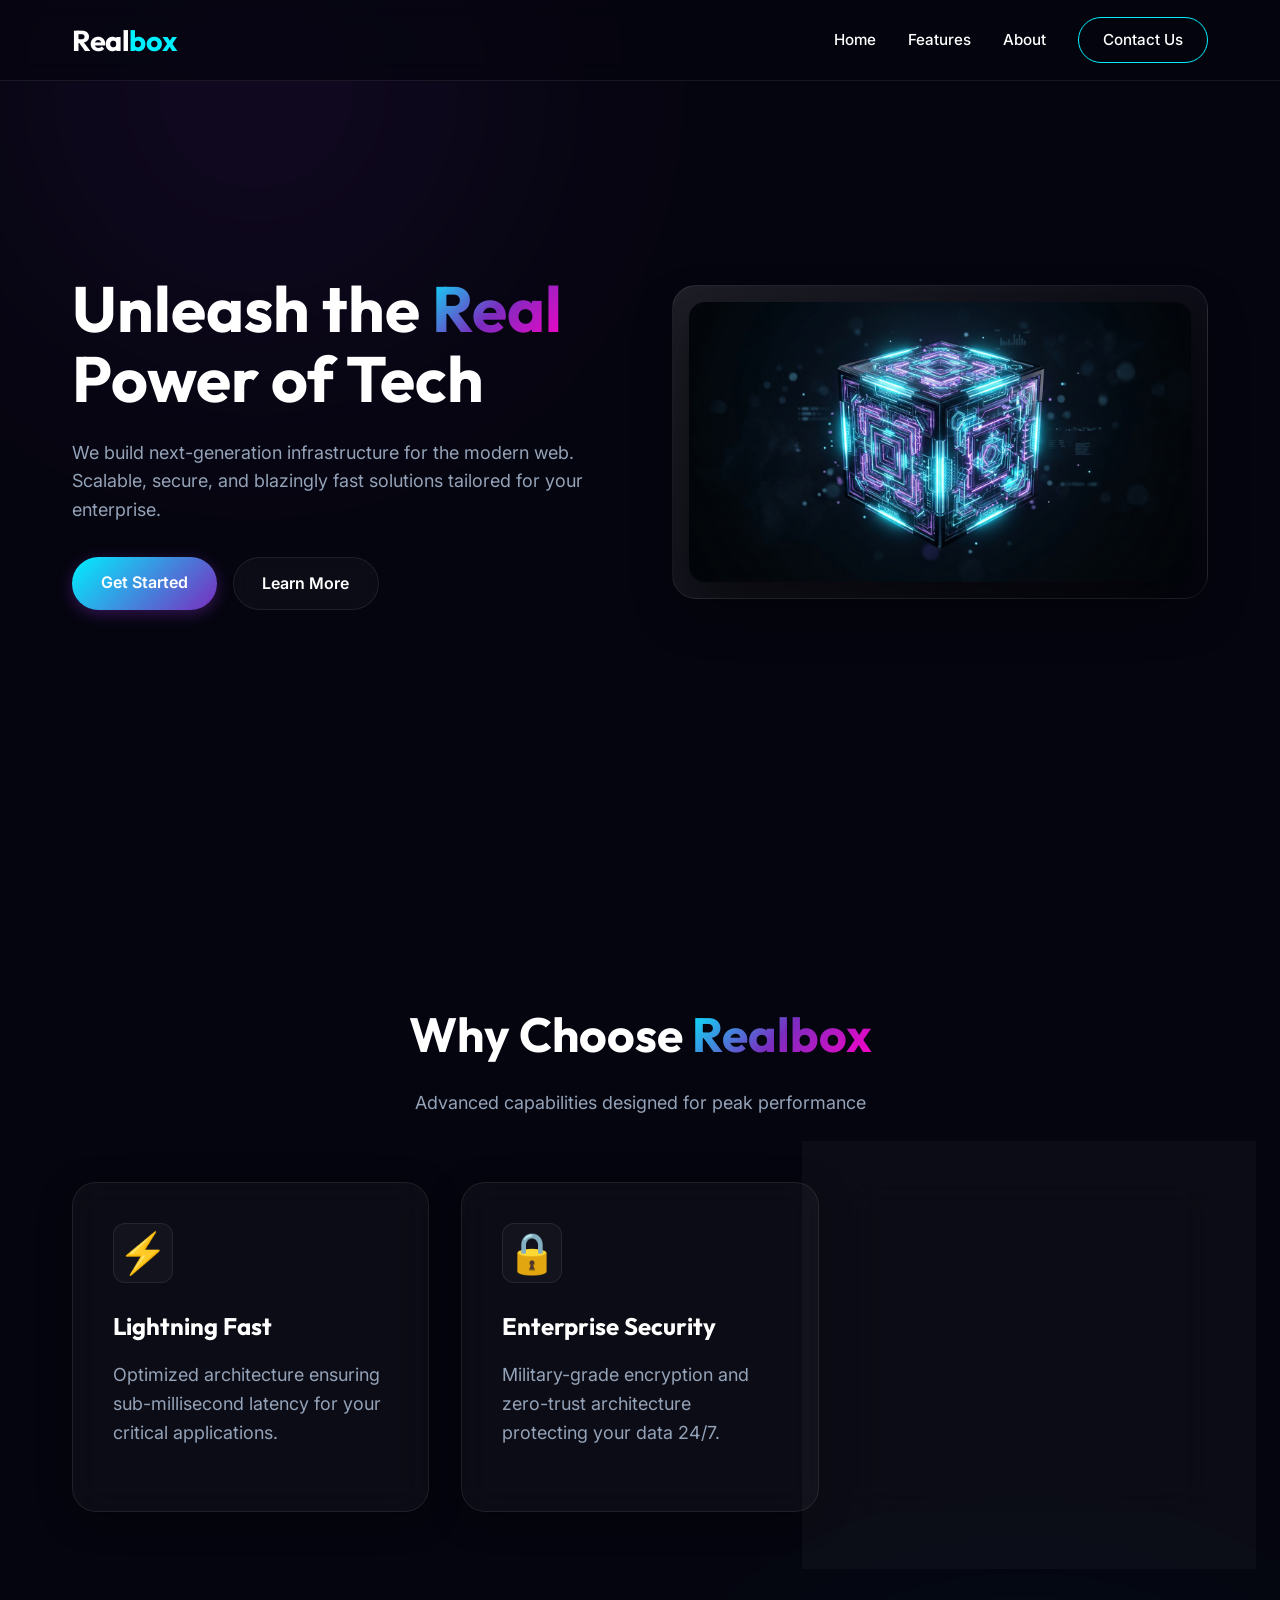
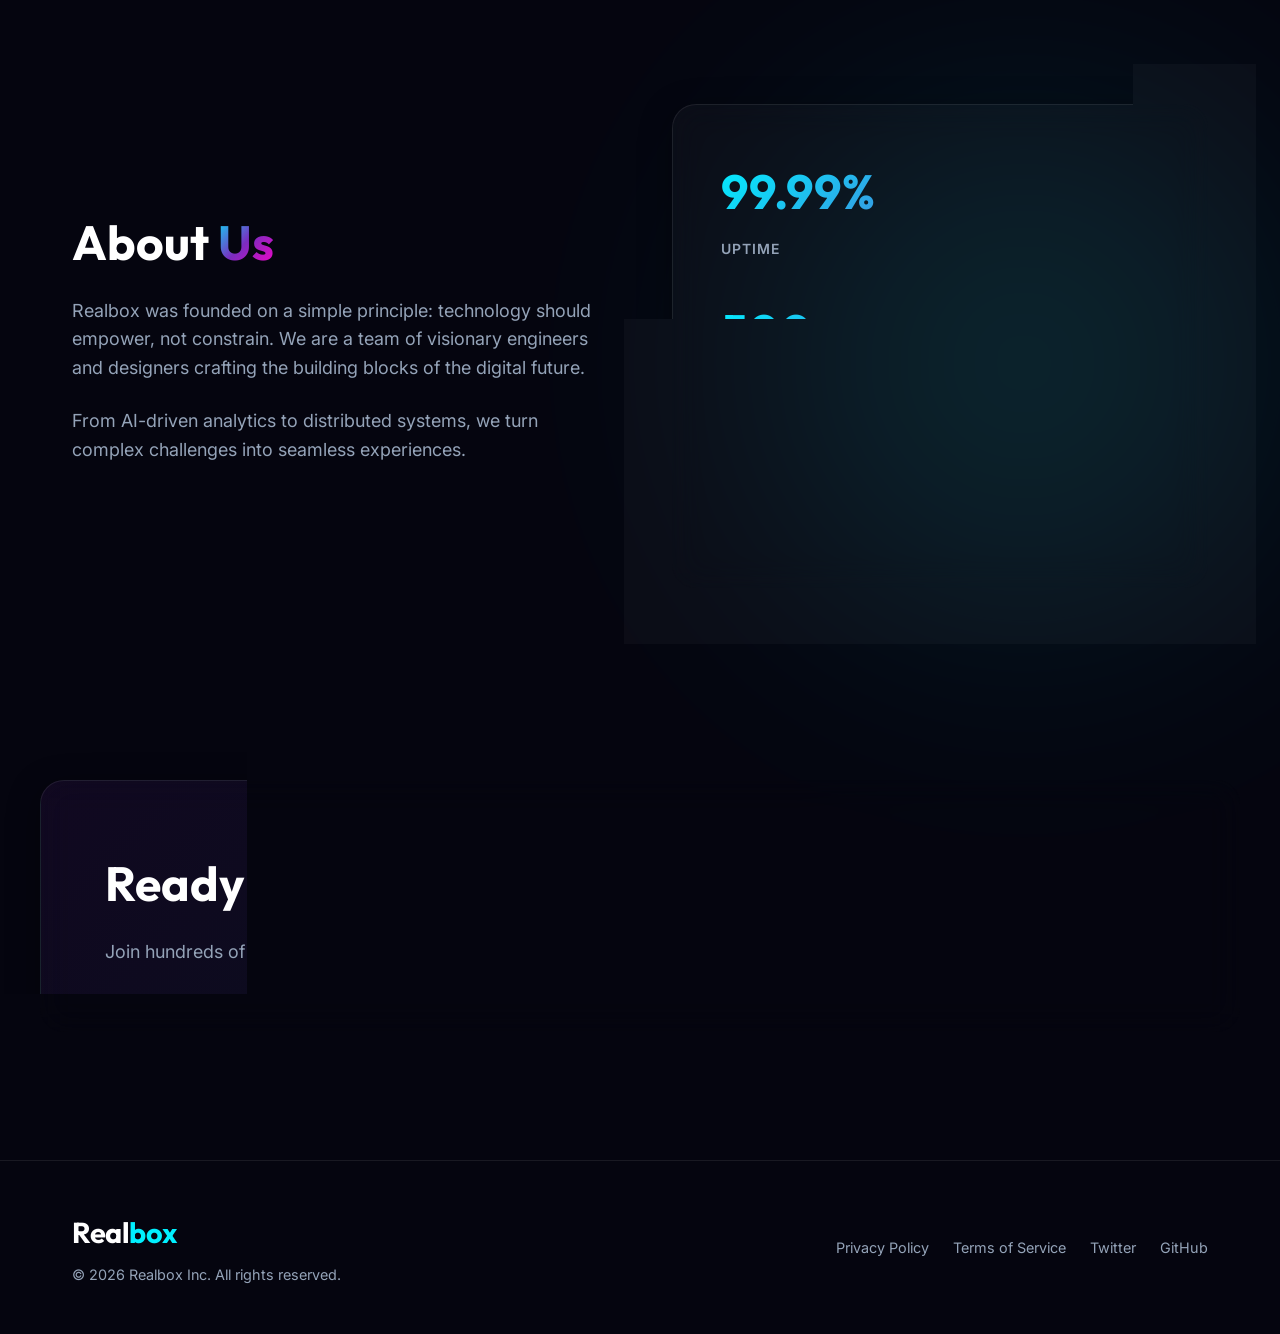
==== index.html @ 31e909a9 "Initial commit" ====
<!DOCTYPE html>
<html lang="en">
<head>
    <meta charset="UTF-8">
    <meta name="viewport" content="width=device-width, initial-scale=1.0">
    <title>Realbox | Future of Tech</title>
    <meta name="description" content="Realbox provides cutting edge technological solutions for modern businesses.">
    <link href="https://fonts.googleapis.com/css2?family=Inter:wght@300;400;600;800&family=Outfit:wght@400;700&display=swap" rel="stylesheet">
    <link rel="stylesheet" href="style.css">
</head>
<body>
    <div class="glow glow-1"></div>
    <div class="glow glow-2"></div>

    <nav id="navbar" class="glass-nav">
        <div class="container nav-content">
            <a href="#" class="logo">Real<span>box</span></a>
            <ul class="nav-links">
                <li><a href="#home">Home</a></li>
                <li><a href="#features">Features</a></li>
                <li><a href="#about">About</a></li>
                <li><a href="#contact" class="btn btn-outline">Contact Us</a></li>
            </ul>
        </div>
    </nav>

    <header id="home" class="hero section">
        <div class="container hero-grid">
            <div class="hero-text fade-in-up">
                <h1>Unleash the <span class="text-gradient">Real</span> Power of Tech</h1>
                <p>We build next-generation infrastructure for the modern web. Scalable, secure, and blazingly fast solutions tailored for your enterprise.</p>
                <div class="hero-cta">
                    <a href="#features" class="btn btn-primary">Get Started</a>
                    <a href="#about" class="btn btn-secondary">Learn More</a>
                </div>
            </div>
            <div class="hero-image-container fade-in-up delay-1">
                <div class="image-wrapper">
                    <img src="assets/hero.jpg" alt="Realbox futuristic 3D cube" class="hero-img">
                </div>
            </div>
        </div>
    </header>

    <section id="features" class="features section">
        <div class="container">
            <div class="section-title fade-in-up">
                <h2>Why Choose <span class="text-gradient">Realbox</span></h2>
                <p>Advanced capabilities designed for peak performance</p>
            </div>
            <div class="features-grid">
                <div class="feature-card glass-card fade-in-up delay-1">
                    <div class="feature-icon">⚡</div>
                    <h3>Lightning Fast</h3>
                    <p>Optimized architecture ensuring sub-millisecond latency for your critical applications.</p>
                </div>
                <div class="feature-card glass-card fade-in-up delay-2">
                    <div class="feature-icon">🔒</div>
                    <h3>Enterprise Security</h3>
                    <p>Military-grade encryption and zero-trust architecture protecting your data 24/7.</p>
                </div>
                <div class="feature-card glass-card fade-in-up delay-3">
                    <div class="feature-icon">🌐</div>
                    <h3>Global Scale</h3>
                    <p>Deploy anywhere with our decentralized edge network spanning 120+ countries.</p>
                </div>
            </div>
        </div>
    </section>

    <section id="about" class="about section">
        <div class="container about-flex">
            <div class="about-content fade-in-up">
                <h2>About <span class="text-gradient">Us</span></h2>
                <p>Realbox was founded on a simple principle: technology should empower, not constrain. We are a team of visionary engineers and designers crafting the building blocks of the digital future.</p>
                <p>From AI-driven analytics to distributed systems, we turn complex challenges into seamless experiences.</p>
            </div>
            <div class="about-stats glass-card fade-in-up delay-2">
                <div class="stat">
                    <h4>99.99%</h4>
                    <p>Uptime</p>
                </div>
                <div class="stat">
                    <h4>500+</h4>
                    <p>Enterprise Clients</p>
                </div>
                <div class="stat">
                    <h4>24/7</h4>
                    <p>Support</p>
                </div>
            </div>
        </div>
    </section>

    <section id="contact" class="contact section">
        <div class="container contact-container glass-card fade-in-up">
            <div class="contact-text">
                <h2>Ready to <span class="text-gradient">Transform?</span></h2>
                <p>Join hundreds of forward-thinking companies building on Realbox.</p>
            </div>
            <div class="contact-form-wrapper">
                <form id="contactForm" class="contact-form">
                    <input type="email" placeholder="Enter your email address" required class="input-field">
                    <button type="submit" class="btn btn-primary">Request Demo</button>
                </form>
            </div>
        </div>
    </section>

    <footer class="footer">
        <div class="container footer-content">
            <div class="footer-brand">
                <a href="#" class="logo">Real<span>box</span></a>
                <p>&copy; 2026 Realbox Inc. All rights reserved.</p>
            </div>
            <div class="footer-links">
                <a href="#">Privacy Policy</a>
                <a href="#">Terms of Service</a>
                <a href="#">Twitter</a>
                <a href="#">GitHub</a>
            </div>
        </div>
    </footer>

    <script src="script.js"></script>
</body>
</html>
---- style.css ----
:root {
    --bg-color: #05050f;
    --text-primary: #ffffff;
    --text-secondary: #94a3b8;
    --primary-color: #00f0ff;
    --secondary-color: #7b2cbf;
    --accent-color: #ff00c8;
    --glass-bg: rgba(255, 255, 255, 0.03);
    --glass-border: rgba(255, 255, 255, 0.08);
    --glass-shadow: 0 8px 32px 0 rgba(0, 0, 0, 0.37);
    --font-sans: 'Inter', sans-serif;
    --font-heading: 'Outfit', sans-serif;
}

* {
    margin: 0;
    padding: 0;
    box-sizing: border-box;
}

html {
    scroll-behavior: smooth;
}

body {
    font-family: var(--font-sans);
    background-color: var(--bg-color);
    color: var(--text-primary);
    line-height: 1.6;
    overflow-x: hidden;
    position: relative;
}

/* Background Glows */
.glow {
    position: absolute;
    width: 60vw;
    height: 60vw;
    border-radius: 50%;
    filter: blur(120px);
    z-index: -1;
    opacity: 0.15;
}

.glow-1 {
    top: -10%;
    left: -10%;
    background: radial-gradient(circle, var(--secondary-color) 0%, transparent 70%);
}

.glow-2 {
    bottom: 20%;
    right: -10%;
    background: radial-gradient(circle, var(--primary-color) 0%, transparent 70%);
}

.container {
    max-width: 1200px;
    margin: 0 auto;
    padding: 0 2rem;
}

.section {
    padding: 6rem 0;
}

/* Typography */
h1, h2, h3, h4, .logo {
    font-family: var(--font-heading);
    font-weight: 700;
}

h1 {
    font-size: clamp(2.5rem, 5vw, 4.5rem);
    line-height: 1.1;
    margin-bottom: 1.5rem;
}

h2 {
    font-size: clamp(2rem, 4vw, 3rem);
    margin-bottom: 1rem;
}

p {
    color: var(--text-secondary);
    font-size: 1.125rem;
    margin-bottom: 1.5rem;
}

.text-gradient {
    background: linear-gradient(135deg, var(--primary-color), var(--secondary-color), var(--accent-color));
    -webkit-background-clip: text;
    -webkit-text-fill-color: transparent;
    background-clip: text;
}

/* Buttons */
.btn {
    display: inline-block;
    padding: 0.8rem 1.8rem;
    border-radius: 50px;
    font-weight: 600;
    text-decoration: none;
    transition: all 0.3s ease;
    cursor: pointer;
    font-size: 1rem;
    border: none;
}

.btn-primary {
    background: linear-gradient(135deg, var(--primary-color), var(--secondary-color));
    color: #fff;
    box-shadow: 0 4px 15px rgba(123, 44, 191, 0.4);
}

.btn-primary:hover {
    transform: translateY(-2px);
    box-shadow: 0 6px 20px rgba(0, 240, 255, 0.5);
}

.btn-secondary {
    background: var(--glass-bg);
    color: var(--text-primary);
    border: 1px solid var(--glass-border);
    backdrop-filter: blur(10px);
}

.btn-secondary:hover {
    background: rgba(255, 255, 255, 0.08);
    transform: translateY(-2px);
}

.btn-outline {
    border: 1px solid var(--primary-color);
    color: var(--primary-color);
    padding: 0.6rem 1.5rem;
}

.btn-outline:hover {
    background: var(--primary-color);
    color: var(--bg-color);
}

/* Navigation */
.glass-nav {
    position: fixed;
    top: 0;
    left: 0;
    width: 100%;
    z-index: 1000;
    background: rgba(5, 5, 15, 0.7);
    backdrop-filter: blur(12px);
    border-bottom: 1px solid var(--glass-border);
    transition: all 0.3s ease;
}

.nav-content {
    display: flex;
    justify-content: space-between;
    align-items: center;
    height: 80px;
}

.logo {
    font-size: 1.8rem;
    text-decoration: none;
    color: var(--text-primary);
    letter-spacing: -0.5px;
}

.logo span {
    color: var(--primary-color);
}

.nav-links {
    display: flex;
    list-style: none;
    gap: 2rem;
    align-items: center;
}

.nav-links a {
    text-decoration: none;
    color: var(--text-primary);
    font-weight: 500;
    font-size: 0.95rem;
    transition: color 0.3s ease;
}

.nav-links a:hover:not(.btn) {
    color: var(--primary-color);
}

/* Glass Card Component */
.glass-card {
    background: var(--glass-bg);
    border: 1px solid var(--glass-border);
    backdrop-filter: blur(16px);
    border-radius: 24px;
    box-shadow: var(--glass-shadow);
}

/* Hero Section */
.hero {
    min-height: 100vh;
    display: flex;
    align-items: center;
    padding-top: 80px;
}

.hero-grid {
    display: grid;
    grid-template-columns: 1fr 1fr;
    gap: 4rem;
    align-items: center;
}

.hero-cta {
    display: flex;
    gap: 1rem;
    margin-top: 2rem;
}

.hero-image-container {
    position: relative;
}

.image-wrapper {
    position: relative;
    border-radius: 24px;
    padding: 1rem;
    background: linear-gradient(135deg, rgba(255,255,255,0.1), rgba(255,255,255,0.0));
    border: 1px solid var(--glass-border);
}

.hero-img {
    width: 100%;
    border-radius: 16px;
    box-shadow: 0 20px 50px rgba(0,0,0,0.5);
    display: block;
    animation: float 6s ease-in-out infinite;
}

@keyframes float {
    0% { transform: translateY(0px); }
    50% { transform: translateY(-15px); }
    100% { transform: translateY(0px); }
}

/* Features Section */
.section-title {
    text-align: center;
    margin-bottom: 4rem;
    max-width: 600px;
    margin-inline: auto;
}

.features-grid {
    display: grid;
    grid-template-columns: repeat(auto-fit, minmax(300px, 1fr));
    gap: 2rem;
}

.feature-card {
    padding: 2.5rem;
    transition: transform 0.3s ease, border-color 0.3s ease;
}

.feature-card:hover {
    transform: translateY(-10px);
    border-color: var(--primary-color);
}

.feature-icon {
    font-size: 2.5rem;
    margin-bottom: 1.5rem;
    background: var(--glass-bg);
    width: 60px;
    height: 60px;
    display: flex;
    align-items: center;
    justify-content: center;
    border-radius: 12px;
    border: 1px solid var(--glass-border);
}

.feature-card h3 {
    margin-bottom: 1rem;
    font-size: 1.5rem;
}

/* About Section */
.about-flex {
    display: grid;
    grid-template-columns: 1fr 1fr;
    gap: 4rem;
    align-items: center;
}

.about-stats {
    display: grid;
    grid-template-columns: 1fr;
    gap: 2rem;
    padding: 3rem;
}

.stat h4 {
    font-size: 3rem;
    background: linear-gradient(135deg, var(--primary-color), var(--secondary-color));
    -webkit-background-clip: text;
    -webkit-text-fill-color: transparent;
    background-clip: text;
    margin-bottom: 0.5rem;
}

.stat p {
    margin: 0;
    font-weight: 600;
    text-transform: uppercase;
    letter-spacing: 1px;
    font-size: 0.875rem;
}

/* Contact Section */
.contact-container {
    display: flex;
    justify-content: space-between;
    align-items: center;
    padding: 4rem;
    gap: 3rem;
    background: linear-gradient(135deg, rgba(123,44,191,0.1), rgba(0,240,255,0.05));
}

.contact-text h2 {
    margin-bottom: 1rem;
}

.contact-text p {
    margin: 0;
}

.contact-form {
    display: flex;
    gap: 1rem;
    width: 100%;
    min-width: 400px;
}

.input-field {
    flex: 1;
    padding: 1rem 1.5rem;
    border-radius: 50px;
    border: 1px solid var(--glass-border);
    background: rgba(0,0,0,0.2);
    color: var(--text-primary);
    font-size: 1rem;
    outline: none;
    transition: border-color 0.3s ease;
}

.input-field:focus {
    border-color: var(--primary-color);
}

/* Footer */
.footer {
    border-top: 1px solid var(--glass-border);
    padding: 3rem 0;
    margin-top: 2rem;
}

.footer-content {
    display: flex;
    justify-content: space-between;
    align-items: center;
}

.footer-brand p {
    font-size: 0.9rem;
    margin-top: 0.5rem;
    margin-bottom: 0;
}

.footer-links {
    display: flex;
    gap: 1.5rem;
}

.footer-links a {
    color: var(--text-secondary);
    text-decoration: none;
    font-size: 0.9rem;
    transition: color 0.3s ease;
}

.footer-links a:hover {
    color: var(--primary-color);
}

/* Animations & Utility */
.fade-in-up {
    opacity: 0;
    transform: translateY(30px);
    transition: opacity 0.8s ease, transform 0.8s ease;
}

.fade-in-up.visible {
    opacity: 1;
    transform: translateY(0);
}

.delay-1 { transition-delay: 0.2s; }
.delay-2 { transition-delay: 0.4s; }
.delay-3 { transition-delay: 0.6s; }

/* Responsive */
@media (max-width: 992px) {
    .hero-grid, .about-flex, .contact-container {
        grid-template-columns: 1fr;
        text-align: center;
        gap: 3rem;
    }
    
    .hero-cta {
        justify-content: center;
    }

    .contact-container {
        flex-direction: column;
        padding: 3rem 2rem;
    }
    
    .contact-form {
        min-width: 100%;
        flex-direction: column;
    }
    
    .about-stats {
        grid-template-columns: repeat(3, 1fr);
        text-align: center;
    }
}

@media (max-width: 768px) {
    .nav-links {
        display: none;
    }
    
    .about-stats {
        grid-template-columns: 1fr;
    }

    .footer-content {
        flex-direction: column;
        gap: 1.5rem;
        text-align: center;
    }
}
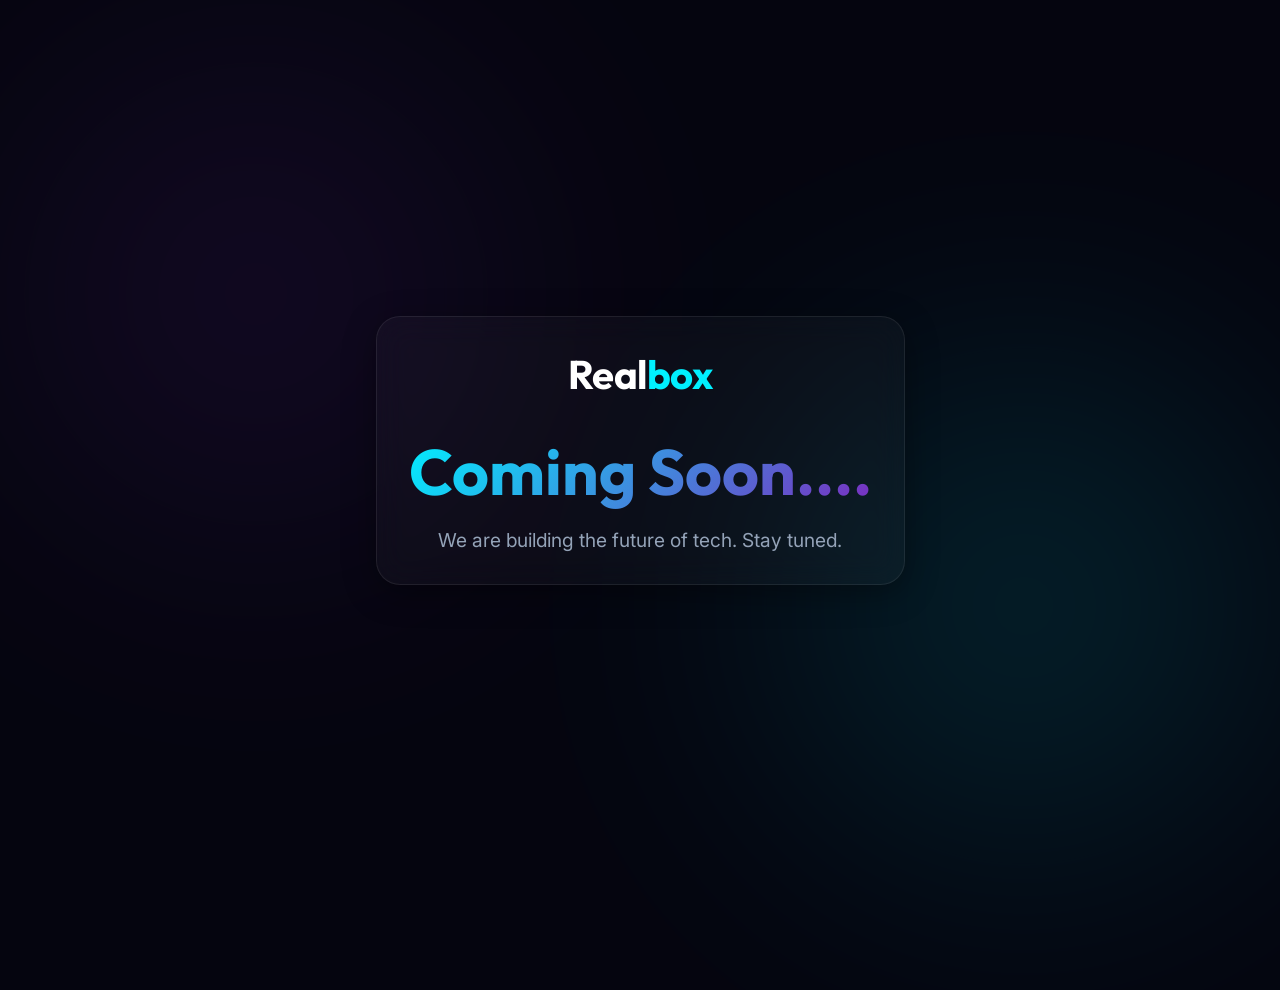
==== commit a79fa8b3: "v1.1" ====
--- a/index.html
+++ b/index.html
@@ -3,125 +3,18 @@
 <head>
     <meta charset="UTF-8">
     <meta name="viewport" content="width=device-width, initial-scale=1.0">
-    <title>Realbox | Future of Tech</title>
-    <meta name="description" content="Realbox provides cutting edge technological solutions for modern businesses.">
-    <link href="https://fonts.googleapis.com/css2?family=Inter:wght@300;400;600;800&family=Outfit:wght@400;700&display=swap" rel="stylesheet">
+    <title>Realbox | Coming Soon</title>
+    <link href="https://fonts.googleapis.com/css2?family=Inter:wght@300;400;600&family=Outfit:wght@700&display=swap" rel="stylesheet">
     <link rel="stylesheet" href="style.css">
 </head>
 <body>
     <div class="glow glow-1"></div>
     <div class="glow glow-2"></div>
-
-    <nav id="navbar" class="glass-nav">
-        <div class="container nav-content">
-            <a href="#" class="logo">Real<span>box</span></a>
-            <ul class="nav-links">
-                <li><a href="#home">Home</a></li>
-                <li><a href="#features">Features</a></li>
-                <li><a href="#about">About</a></li>
-                <li><a href="#contact" class="btn btn-outline">Contact Us</a></li>
-            </ul>
-        </div>
-    </nav>
-
-    <header id="home" class="hero section">
-        <div class="container hero-grid">
-            <div class="hero-text fade-in-up">
-                <h1>Unleash the <span class="text-gradient">Real</span> Power of Tech</h1>
-                <p>We build next-generation infrastructure for the modern web. Scalable, secure, and blazingly fast solutions tailored for your enterprise.</p>
-                <div class="hero-cta">
-                    <a href="#features" class="btn btn-primary">Get Started</a>
-                    <a href="#about" class="btn btn-secondary">Learn More</a>
-                </div>
-            </div>
-            <div class="hero-image-container fade-in-up delay-1">
-                <div class="image-wrapper">
-                    <img src="assets/hero.jpg" alt="Realbox futuristic 3D cube" class="hero-img">
-                </div>
-            </div>
-        </div>
-    </header>
-
-    <section id="features" class="features section">
-        <div class="container">
-            <div class="section-title fade-in-up">
-                <h2>Why Choose <span class="text-gradient">Realbox</span></h2>
-                <p>Advanced capabilities designed for peak performance</p>
-            </div>
-            <div class="features-grid">
-                <div class="feature-card glass-card fade-in-up delay-1">
-                    <div class="feature-icon">⚡</div>
-                    <h3>Lightning Fast</h3>
-                    <p>Optimized architecture ensuring sub-millisecond latency for your critical applications.</p>
-                </div>
-                <div class="feature-card glass-card fade-in-up delay-2">
-                    <div class="feature-icon">🔒</div>
-                    <h3>Enterprise Security</h3>
-                    <p>Military-grade encryption and zero-trust architecture protecting your data 24/7.</p>
-                </div>
-                <div class="feature-card glass-card fade-in-up delay-3">
-                    <div class="feature-icon">🌐</div>
-                    <h3>Global Scale</h3>
-                    <p>Deploy anywhere with our decentralized edge network spanning 120+ countries.</p>
-                </div>
-            </div>
-        </div>
-    </section>
-
-    <section id="about" class="about section">
-        <div class="container about-flex">
-            <div class="about-content fade-in-up">
-                <h2>About <span class="text-gradient">Us</span></h2>
-                <p>Realbox was founded on a simple principle: technology should empower, not constrain. We are a team of visionary engineers and designers crafting the building blocks of the digital future.</p>
-                <p>From AI-driven analytics to distributed systems, we turn complex challenges into seamless experiences.</p>
-            </div>
-            <div class="about-stats glass-card fade-in-up delay-2">
-                <div class="stat">
-                    <h4>99.99%</h4>
-                    <p>Uptime</p>
-                </div>
-                <div class="stat">
-                    <h4>500+</h4>
-                    <p>Enterprise Clients</p>
-                </div>
-                <div class="stat">
-                    <h4>24/7</h4>
-                    <p>Support</p>
-                </div>
-            </div>
-        </div>
-    </section>
-
-    <section id="contact" class="contact section">
-        <div class="container contact-container glass-card fade-in-up">
-            <div class="contact-text">
-                <h2>Ready to <span class="text-gradient">Transform?</span></h2>
-                <p>Join hundreds of forward-thinking companies building on Realbox.</p>
-            </div>
-            <div class="contact-form-wrapper">
-                <form id="contactForm" class="contact-form">
-                    <input type="email" placeholder="Enter your email address" required class="input-field">
-                    <button type="submit" class="btn btn-primary">Request Demo</button>
-                </form>
-            </div>
-        </div>
-    </section>
-
-    <footer class="footer">
-        <div class="container footer-content">
-            <div class="footer-brand">
-                <a href="#" class="logo">Real<span>box</span></a>
-                <p>&copy; 2026 Realbox Inc. All rights reserved.</p>
-            </div>
-            <div class="footer-links">
-                <a href="#">Privacy Policy</a>
-                <a href="#">Terms of Service</a>
-                <a href="#">Twitter</a>
-                <a href="#">GitHub</a>
-            </div>
-        </div>
-    </footer>
-
-    <script src="script.js"></script>
+    
+    <div class="container">
+        <h1 class="logo">Real<span>box</span></h1>
+        <h2 class="coming-soon">Coming Soon....</h2>
+        <p>We are building the future of tech. Stay tuned.</p>
+    </div>
 </body>
 </html>
--- a/style.css
+++ b/style.css
@@ -4,10 +4,6 @@
     --text-secondary: #94a3b8;
     --primary-color: #00f0ff;
     --secondary-color: #7b2cbf;
-    --accent-color: #ff00c8;
-    --glass-bg: rgba(255, 255, 255, 0.03);
-    --glass-border: rgba(255, 255, 255, 0.08);
-    --glass-shadow: 0 8px 32px 0 rgba(0, 0, 0, 0.37);
     --font-sans: 'Inter', sans-serif;
     --font-heading: 'Outfit', sans-serif;
 }
@@ -18,16 +14,16 @@
     box-sizing: border-box;
 }
 
-html {
-    scroll-behavior: smooth;
-}
-
 body {
     font-family: var(--font-sans);
     background-color: var(--bg-color);
     color: var(--text-primary);
-    line-height: 1.6;
-    overflow-x: hidden;
+    height: 100vh;
+    display: flex;
+    justify-content: center;
+    align-items: center;
+    text-align: center;
+    overflow: hidden;
     position: relative;
 }
 
@@ -40,6 +36,7 @@
     filter: blur(120px);
     z-index: -1;
     opacity: 0.15;
+    animation: pulse 8s ease-in-out infinite alternate;
 }
 
 .glow-1 {
@@ -49,122 +46,30 @@
 }
 
 .glow-2 {
-    bottom: 20%;
+    bottom: -10%;
     right: -10%;
     background: radial-gradient(circle, var(--primary-color) 0%, transparent 70%);
 }
 
-.container {
-    max-width: 1200px;
-    margin: 0 auto;
-    padding: 0 2rem;
+@keyframes pulse {
+    0% { transform: scale(1); opacity: 0.1; }
+    100% { transform: scale(1.2); opacity: 0.2; }
 }
 
-.section {
-    padding: 6rem 0;
-}
-
-/* Typography */
-h1, h2, h3, h4, .logo {
-    font-family: var(--font-heading);
-    font-weight: 700;
-}
-
-h1 {
-    font-size: clamp(2.5rem, 5vw, 4.5rem);
-    line-height: 1.1;
-    margin-bottom: 1.5rem;
-}
-
-h2 {
-    font-size: clamp(2rem, 4vw, 3rem);
-    margin-bottom: 1rem;
-}
-
-p {
-    color: var(--text-secondary);
-    font-size: 1.125rem;
-    margin-bottom: 1.5rem;
-}
-
-.text-gradient {
-    background: linear-gradient(135deg, var(--primary-color), var(--secondary-color), var(--accent-color));
-    -webkit-background-clip: text;
-    -webkit-text-fill-color: transparent;
-    background-clip: text;
-}
-
-/* Buttons */
-.btn {
-    display: inline-block;
-    padding: 0.8rem 1.8rem;
-    border-radius: 50px;
-    font-weight: 600;
-    text-decoration: none;
-    transition: all 0.3s ease;
-    cursor: pointer;
-    font-size: 1rem;
-    border: none;
-}
-
-.btn-primary {
-    background: linear-gradient(135deg, var(--primary-color), var(--secondary-color));
-    color: #fff;
-    box-shadow: 0 4px 15px rgba(123, 44, 191, 0.4);
-}
-
-.btn-primary:hover {
-    transform: translateY(-2px);
-    box-shadow: 0 6px 20px rgba(0, 240, 255, 0.5);
-}
-
-.btn-secondary {
-    background: var(--glass-bg);
-    color: var(--text-primary);
-    border: 1px solid var(--glass-border);
-    backdrop-filter: blur(10px);
-}
-
-.btn-secondary:hover {
-    background: rgba(255, 255, 255, 0.08);
-    transform: translateY(-2px);
-}
-
-.btn-outline {
-    border: 1px solid var(--primary-color);
-    color: var(--primary-color);
-    padding: 0.6rem 1.5rem;
-}
-
-.btn-outline:hover {
-    background: var(--primary-color);
-    color: var(--bg-color);
-}
-
-/* Navigation */
-.glass-nav {
-    position: fixed;
-    top: 0;
-    left: 0;
-    width: 100%;
-    z-index: 1000;
-    background: rgba(5, 5, 15, 0.7);
-    backdrop-filter: blur(12px);
-    border-bottom: 1px solid var(--glass-border);
-    transition: all 0.3s ease;
-}
-
-.nav-content {
-    display: flex;
-    justify-content: space-between;
-    align-items: center;
-    height: 80px;
+.container {
+    padding: 2rem;
+    background: rgba(255, 255, 255, 0.03);
+    border: 1px solid rgba(255, 255, 255, 0.08);
+    backdrop-filter: blur(16px);
+    border-radius: 24px;
+    box-shadow: 0 8px 32px 0 rgba(0, 0, 0, 0.37);
+    animation: fade-in-up 1s ease-out;
 }
 
 .logo {
-    font-size: 1.8rem;
-    text-decoration: none;
-    color: var(--text-primary);
+    font-family: var(--font-heading);
+    font-size: 2.5rem;
+    margin-bottom: 2rem;
     letter-spacing: -0.5px;
 }
 
@@ -172,287 +77,22 @@
     color: var(--primary-color);
 }
 
-.nav-links {
-    display: flex;
-    list-style: none;
-    gap: 2rem;
-    align-items: center;
-}
-
-.nav-links a {
-    text-decoration: none;
-    color: var(--text-primary);
-    font-weight: 500;
-    font-size: 0.95rem;
-    transition: color 0.3s ease;
-}
-
-.nav-links a:hover:not(.btn) {
-    color: var(--primary-color);
-}
-
-/* Glass Card Component */
-.glass-card {
-    background: var(--glass-bg);
-    border: 1px solid var(--glass-border);
-    backdrop-filter: blur(16px);
-    border-radius: 24px;
-    box-shadow: var(--glass-shadow);
-}
-
-/* Hero Section */
-.hero {
-    min-height: 100vh;
-    display: flex;
-    align-items: center;
-    padding-top: 80px;
-}
-
-.hero-grid {
-    display: grid;
-    grid-template-columns: 1fr 1fr;
-    gap: 4rem;
-    align-items: center;
-}
-
-.hero-cta {
-    display: flex;
-    gap: 1rem;
-    margin-top: 2rem;
-}
-
-.hero-image-container {
-    position: relative;
-}
-
-.image-wrapper {
-    position: relative;
-    border-radius: 24px;
-    padding: 1rem;
-    background: linear-gradient(135deg, rgba(255,255,255,0.1), rgba(255,255,255,0.0));
-    border: 1px solid var(--glass-border);
-}
-
-.hero-img {
-    width: 100%;
-    border-radius: 16px;
-    box-shadow: 0 20px 50px rgba(0,0,0,0.5);
-    display: block;
-    animation: float 6s ease-in-out infinite;
-}
-
-@keyframes float {
-    0% { transform: translateY(0px); }
-    50% { transform: translateY(-15px); }
-    100% { transform: translateY(0px); }
-}
-
-/* Features Section */
-.section-title {
-    text-align: center;
-    margin-bottom: 4rem;
-    max-width: 600px;
-    margin-inline: auto;
-}
-
-.features-grid {
-    display: grid;
-    grid-template-columns: repeat(auto-fit, minmax(300px, 1fr));
-    gap: 2rem;
-}
-
-.feature-card {
-    padding: 2.5rem;
-    transition: transform 0.3s ease, border-color 0.3s ease;
-}
-
-.feature-card:hover {
-    transform: translateY(-10px);
-    border-color: var(--primary-color);
-}
-
-.feature-icon {
-    font-size: 2.5rem;
-    margin-bottom: 1.5rem;
-    background: var(--glass-bg);
-    width: 60px;
-    height: 60px;
-    display: flex;
-    align-items: center;
-    justify-content: center;
-    border-radius: 12px;
-    border: 1px solid var(--glass-border);
-}
-
-.feature-card h3 {
-    margin-bottom: 1rem;
-    font-size: 1.5rem;
-}
-
-/* About Section */
-.about-flex {
-    display: grid;
-    grid-template-columns: 1fr 1fr;
-    gap: 4rem;
-    align-items: center;
-}
-
-.about-stats {
-    display: grid;
-    grid-template-columns: 1fr;
-    gap: 2rem;
-    padding: 3rem;
-}
-
-.stat h4 {
-    font-size: 3rem;
+.coming-soon {
+    font-family: var(--font-heading);
+    font-size: clamp(2.5rem, 6vw, 4rem);
     background: linear-gradient(135deg, var(--primary-color), var(--secondary-color));
     -webkit-background-clip: text;
     -webkit-text-fill-color: transparent;
     background-clip: text;
-    margin-bottom: 0.5rem;
-}
-
-.stat p {
-    margin: 0;
-    font-weight: 600;
-    text-transform: uppercase;
-    letter-spacing: 1px;
-    font-size: 0.875rem;
-}
-
-/* Contact Section */
-.contact-container {
-    display: flex;
-    justify-content: space-between;
-    align-items: center;
-    padding: 4rem;
-    gap: 3rem;
-    background: linear-gradient(135deg, rgba(123,44,191,0.1), rgba(0,240,255,0.05));
-}
-
-.contact-text h2 {
     margin-bottom: 1rem;
 }
 
-.contact-text p {
-    margin: 0;
+p {
+    color: var(--text-secondary);
+    font-size: 1.2rem;
 }
 
-.contact-form {
-    display: flex;
-    gap: 1rem;
-    width: 100%;
-    min-width: 400px;
+@keyframes fade-in-up {
+    0% { opacity: 0; transform: translateY(20px); }
+    100% { opacity: 1; transform: translateY(0); }
 }
-
-.input-field {
-    flex: 1;
-    padding: 1rem 1.5rem;
-    border-radius: 50px;
-    border: 1px solid var(--glass-border);
-    background: rgba(0,0,0,0.2);
-    color: var(--text-primary);
-    font-size: 1rem;
-    outline: none;
-    transition: border-color 0.3s ease;
-}
-
-.input-field:focus {
-    border-color: var(--primary-color);
-}
-
-/* Footer */
-.footer {
-    border-top: 1px solid var(--glass-border);
-    padding: 3rem 0;
-    margin-top: 2rem;
-}
-
-.footer-content {
-    display: flex;
-    justify-content: space-between;
-    align-items: center;
-}
-
-.footer-brand p {
-    font-size: 0.9rem;
-    margin-top: 0.5rem;
-    margin-bottom: 0;
-}
-
-.footer-links {
-    display: flex;
-    gap: 1.5rem;
-}
-
-.footer-links a {
-    color: var(--text-secondary);
-    text-decoration: none;
-    font-size: 0.9rem;
-    transition: color 0.3s ease;
-}
-
-.footer-links a:hover {
-    color: var(--primary-color);
-}
-
-/* Animations & Utility */
-.fade-in-up {
-    opacity: 0;
-    transform: translateY(30px);
-    transition: opacity 0.8s ease, transform 0.8s ease;
-}
-
-.fade-in-up.visible {
-    opacity: 1;
-    transform: translateY(0);
-}
-
-.delay-1 { transition-delay: 0.2s; }
-.delay-2 { transition-delay: 0.4s; }
-.delay-3 { transition-delay: 0.6s; }
-
-/* Responsive */
-@media (max-width: 992px) {
-    .hero-grid, .about-flex, .contact-container {
-        grid-template-columns: 1fr;
-        text-align: center;
-        gap: 3rem;
-    }
-    
-    .hero-cta {
-        justify-content: center;
-    }
-
-    .contact-container {
-        flex-direction: column;
-        padding: 3rem 2rem;
-    }
-    
-    .contact-form {
-        min-width: 100%;
-        flex-direction: column;
-    }
-    
-    .about-stats {
-        grid-template-columns: repeat(3, 1fr);
-        text-align: center;
-    }
-}
-
-@media (max-width: 768px) {
-    .nav-links {
-        display: none;
-    }
-    
-    .about-stats {
-        grid-template-columns: 1fr;
-    }
-
-    .footer-content {
-        flex-direction: column;
-        gap: 1.5rem;
-        text-align: center;
-    }
-}
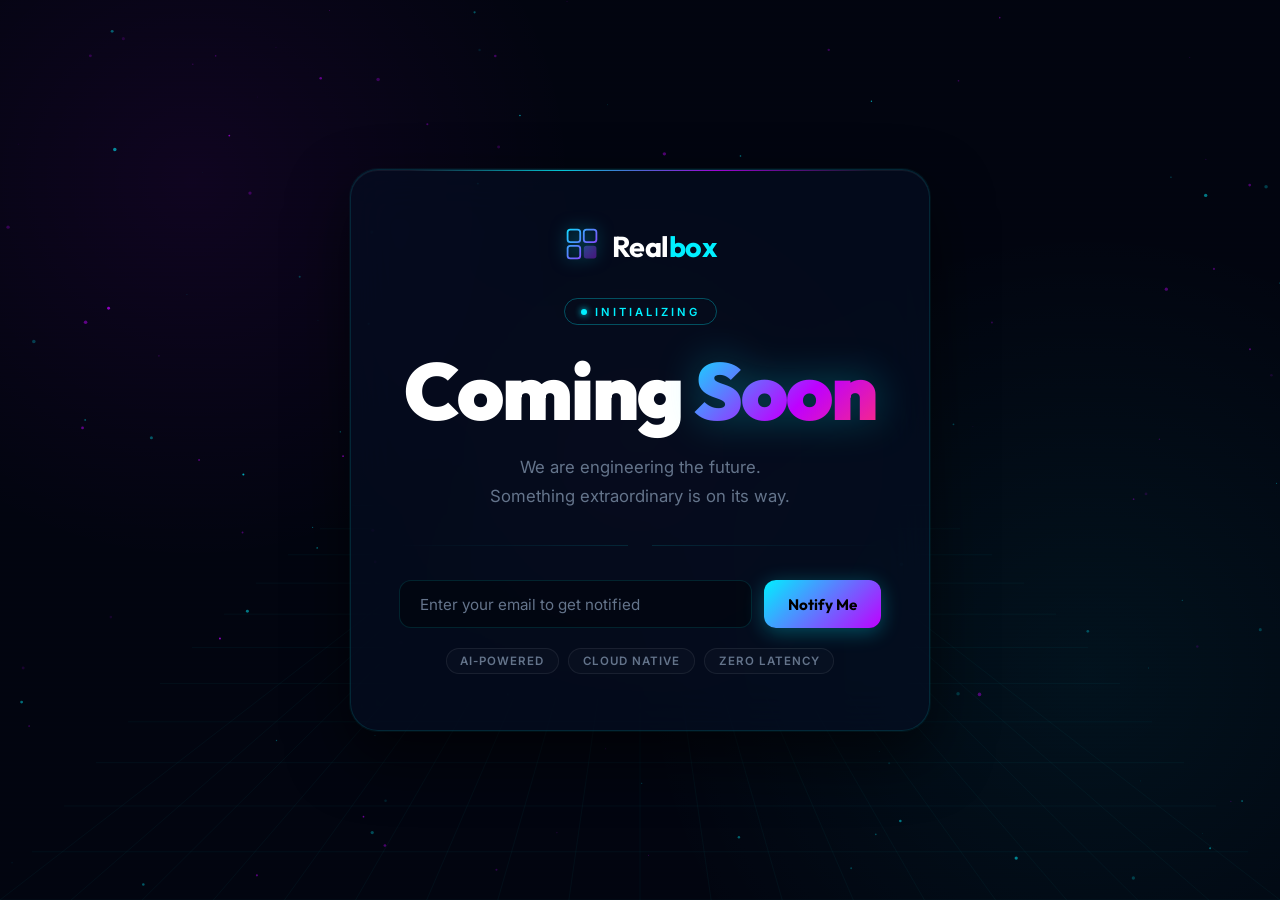
==== commit ffa98cd3: "v1.2" ====
--- a/index.html
+++ b/index.html
@@ -4,17 +4,72 @@
     <meta charset="UTF-8">
     <meta name="viewport" content="width=device-width, initial-scale=1.0">
     <title>Realbox | Coming Soon</title>
-    <link href="https://fonts.googleapis.com/css2?family=Inter:wght@300;400;600&family=Outfit:wght@700&display=swap" rel="stylesheet">
+    <meta name="description" content="Realbox is coming soon. The future of tech is almost here.">
+    <link href="https://fonts.googleapis.com/css2?family=Outfit:wght@300;400;700;900&family=Inter:wght@300;400&display=swap" rel="stylesheet">
     <link rel="stylesheet" href="style.css">
 </head>
 <body>
-    <div class="glow glow-1"></div>
-    <div class="glow glow-2"></div>
-    
-    <div class="container">
-        <h1 class="logo">Real<span>box</span></h1>
-        <h2 class="coming-soon">Coming Soon....</h2>
-        <p>We are building the future of tech. Stay tuned.</p>
-    </div>
+
+    <!-- Animated futuristic canvas background -->
+    <canvas id="bgCanvas"></canvas>
+
+    <!-- Scanline overlay -->
+    <div class="scanlines"></div>
+
+    <!-- Main content -->
+    <main class="main">
+        <div class="card">
+            <div class="logo-wrapper">
+                <div class="logo-icon">
+                    <svg viewBox="0 0 40 40" fill="none" xmlns="http://www.w3.org/2000/svg">
+                        <rect x="4" y="4" width="14" height="14" rx="3" stroke="url(#g1)" stroke-width="2"/>
+                        <rect x="22" y="4" width="14" height="14" rx="3" stroke="url(#g1)" stroke-width="2"/>
+                        <rect x="4" y="22" width="14" height="14" rx="3" stroke="url(#g1)" stroke-width="2"/>
+                        <rect x="22" y="22" width="14" height="14" rx="3" fill="url(#g1)" opacity="0.4"/>
+                        <defs>
+                            <linearGradient id="g1" x1="0" y1="0" x2="40" y2="40" gradientUnits="userSpaceOnUse">
+                                <stop stop-color="#00f0ff"/>
+                                <stop offset="1" stop-color="#bf00ff"/>
+                            </linearGradient>
+                        </defs>
+                    </svg>
+                </div>
+                <span class="logo-text">Real<span class="accent">box</span></span>
+            </div>
+
+            <div class="badge">INITIALIZING</div>
+
+            <h1 class="title">Coming <span class="gradient-text">Soon</span></h1>
+            <p class="subtitle">We are engineering the future.<br>Something extraordinary is on its way.</p>
+
+            <div class="divider">
+                <span></span><span class="divider-dot"></span><span></span>
+            </div>
+
+            <form class="notify-form" id="notifyForm">
+                <input
+                    type="email"
+                    id="emailInput"
+                    class="email-input"
+                    placeholder="Enter your email to get notified"
+                    required
+                    autocomplete="email"
+                />
+                <button type="submit" class="notify-btn">Notify Me</button>
+            </form>
+
+            <div class="success-msg" id="successMsg">
+                <span class="check">✓</span> You're on the list! We'll notify you at launch.
+            </div>
+
+            <div class="tech-tags">
+                <span class="tag">AI-Powered</span>
+                <span class="tag">Cloud Native</span>
+                <span class="tag">Zero Latency</span>
+            </div>
+        </div>
+    </main>
+
+    <script src="script.js"></script>
 </body>
 </html>
--- a/style.css
+++ b/style.css
@@ -1,98 +1,348 @@
-:root {
-    --bg-color: #05050f;
-    --text-primary: #ffffff;
-    --text-secondary: #94a3b8;
-    --primary-color: #00f0ff;
-    --secondary-color: #7b2cbf;
-    --font-sans: 'Inter', sans-serif;
-    --font-heading: 'Outfit', sans-serif;
-}
-
-* {
+/* ============ RESET & ROOT ============ */
+*, *::before, *::after {
     margin: 0;
     padding: 0;
     box-sizing: border-box;
 }
 
+:root {
+    --bg: #020510;
+    --primary: #00f0ff;
+    --secondary: #bf00ff;
+    --accent: #ff2d78;
+    --text: #e2e8f0;
+    --text-muted: #64748b;
+    --glass-bg: rgba(6, 15, 35, 0.65);
+    --glass-border: rgba(0, 240, 255, 0.12);
+    --font-heading: 'Outfit', sans-serif;
+    --font-body: 'Inter', sans-serif;
+}
+
+html { scroll-behavior: smooth; }
+
 body {
-    font-family: var(--font-sans);
-    background-color: var(--bg-color);
-    color: var(--text-primary);
-    height: 100vh;
-    display: flex;
-    justify-content: center;
-    align-items: center;
-    text-align: center;
+    font-family: var(--font-body);
+    background: var(--bg);
+    color: var(--text);
+    min-height: 100vh;
+    display: flex;
+    align-items: center;
+    justify-content: center;
     overflow: hidden;
     position: relative;
 }
 
-/* Background Glows */
-.glow {
+/* ============ CANVAS BACKGROUND ============ */
+#bgCanvas {
+    position: fixed;
+    top: 0; left: 0;
+    width: 100%; height: 100%;
+    z-index: 0;
+}
+
+/* ============ SCANLINES EFFECT ============ */
+.scanlines {
+    position: fixed;
+    inset: 0;
+    z-index: 1;
+    background: repeating-linear-gradient(
+        0deg,
+        transparent,
+        transparent 2px,
+        rgba(0, 0, 0, 0.03) 2px,
+        rgba(0, 0, 0, 0.03) 4px
+    );
+    pointer-events: none;
+}
+
+/* ============ MAIN LAYOUT ============ */
+.main {
+    position: relative;
+    z-index: 2;
+    display: flex;
+    align-items: center;
+    justify-content: center;
+    padding: 2rem;
+    width: 100%;
+    min-height: 100vh;
+}
+
+/* ============ CARD ============ */
+.card {
+    background: var(--glass-bg);
+    border: 1px solid var(--glass-border);
+    backdrop-filter: blur(24px);
+    -webkit-backdrop-filter: blur(24px);
+    border-radius: 28px;
+    padding: 3.5rem 3rem;
+    max-width: 580px;
+    width: 100%;
+    text-align: center;
+    box-shadow:
+        0 0 0 1px rgba(0,240,255,0.05),
+        0 25px 60px rgba(0, 0, 0, 0.6),
+        inset 0 1px 0 rgba(255,255,255,0.06);
+    animation: fadeInUp 1s ease forwards;
+    position: relative;
+    overflow: hidden;
+}
+
+/* Card top glow accent line */
+.card::before {
+    content: '';
     position: absolute;
-    width: 60vw;
-    height: 60vw;
+    top: 0; left: 10%; right: 10%;
+    height: 1px;
+    background: linear-gradient(90deg, transparent, var(--primary), var(--secondary), transparent);
+    opacity: 0.8;
+}
+
+/* ============ LOGO ============ */
+.logo-wrapper {
+    display: flex;
+    align-items: center;
+    justify-content: center;
+    gap: 0.75rem;
+    margin-bottom: 2rem;
+}
+
+.logo-icon svg {
+    width: 36px;
+    height: 36px;
+    filter: drop-shadow(0 0 8px rgba(0, 240, 255, 0.5));
+}
+
+.logo-text {
+    font-family: var(--font-heading);
+    font-size: 1.8rem;
+    font-weight: 700;
+    letter-spacing: -0.5px;
+    color: #fff;
+}
+
+.logo-text .accent {
+    color: var(--primary);
+}
+
+/* ============ BADGE ============ */
+.badge {
+    display: inline-flex;
+    align-items: center;
+    gap: 0.5rem;
+    font-size: 0.7rem;
+    font-weight: 600;
+    letter-spacing: 3px;
+    color: var(--primary);
+    border: 1px solid rgba(0, 240, 255, 0.3);
+    padding: 0.35rem 1rem;
+    border-radius: 100px;
+    margin-bottom: 1.5rem;
+    animation: blink 2s ease-in-out infinite;
+}
+
+.badge::before {
+    content: '';
+    display: inline-block;
+    width: 6px; height: 6px;
     border-radius: 50%;
-    filter: blur(120px);
-    z-index: -1;
-    opacity: 0.15;
-    animation: pulse 8s ease-in-out infinite alternate;
-}
-
-.glow-1 {
-    top: -10%;
-    left: -10%;
-    background: radial-gradient(circle, var(--secondary-color) 0%, transparent 70%);
-}
-
-.glow-2 {
-    bottom: -10%;
-    right: -10%;
-    background: radial-gradient(circle, var(--primary-color) 0%, transparent 70%);
-}
-
-@keyframes pulse {
-    0% { transform: scale(1); opacity: 0.1; }
-    100% { transform: scale(1.2); opacity: 0.2; }
-}
-
-.container {
-    padding: 2rem;
-    background: rgba(255, 255, 255, 0.03);
-    border: 1px solid rgba(255, 255, 255, 0.08);
-    backdrop-filter: blur(16px);
-    border-radius: 24px;
-    box-shadow: 0 8px 32px 0 rgba(0, 0, 0, 0.37);
-    animation: fade-in-up 1s ease-out;
-}
-
-.logo {
+    background: var(--primary);
+    box-shadow: 0 0 6px var(--primary);
+    animation: pulse-dot 2s ease-in-out infinite;
+}
+
+@keyframes pulse-dot {
+    0%, 100% { opacity: 1; transform: scale(1); }
+    50% { opacity: 0.4; transform: scale(0.7); }
+}
+
+@keyframes blink {
+    0%, 100% { border-color: rgba(0, 240, 255, 0.3); }
+    50% { border-color: rgba(0, 240, 255, 0.7); }
+}
+
+/* ============ TITLE ============ */
+.title {
     font-family: var(--font-heading);
-    font-size: 2.5rem;
-    margin-bottom: 2rem;
-    letter-spacing: -0.5px;
-}
-
-.logo span {
-    color: var(--primary-color);
-}
-
-.coming-soon {
-    font-family: var(--font-heading);
-    font-size: clamp(2.5rem, 6vw, 4rem);
-    background: linear-gradient(135deg, var(--primary-color), var(--secondary-color));
+    font-size: clamp(3rem, 7vw, 5rem);
+    font-weight: 900;
+    line-height: 1.05;
+    letter-spacing: -2px;
+    color: #fff;
+    margin-bottom: 1.25rem;
+}
+
+.gradient-text {
+    background: linear-gradient(135deg, var(--primary) 0%, var(--secondary) 60%, var(--accent) 100%);
     -webkit-background-clip: text;
     -webkit-text-fill-color: transparent;
     background-clip: text;
-    margin-bottom: 1rem;
-}
-
-p {
-    color: var(--text-secondary);
-    font-size: 1.2rem;
-}
-
-@keyframes fade-in-up {
-    0% { opacity: 0; transform: translateY(20px); }
-    100% { opacity: 1; transform: translateY(0); }
-}
+    filter: drop-shadow(0 0 20px rgba(0, 240, 255, 0.3));
+}
+
+/* ============ SUBTITLE ============ */
+.subtitle {
+    color: var(--text-muted);
+    font-size: 1.05rem;
+    line-height: 1.7;
+    margin-bottom: 2rem;
+}
+
+/* ============ DIVIDER ============ */
+.divider {
+    display: flex;
+    align-items: center;
+    gap: 0.75rem;
+    margin-bottom: 2rem;
+}
+
+.divider span:first-child,
+.divider span:last-child {
+    flex: 1;
+    height: 1px;
+    background: linear-gradient(90deg, transparent, var(--glass-border));
+}
+
+.divider span:last-child {
+    background: linear-gradient(90deg, var(--glass-border), transparent);
+}
+
+.divider-dot {
+    width: 6px;
+    height: 6px;
+    border-radius: 50%;
+    background: var(--primary);
+    box-shadow: 0 0 10px var(--primary);
+    flex: 0 !important;
+}
+
+/* ============ NOTIFY FORM ============ */
+.notify-form {
+    display: flex;
+    gap: 0.75rem;
+    margin-bottom: 1.25rem;
+}
+
+.email-input {
+    flex: 1;
+    padding: 0.85rem 1.25rem;
+    background: rgba(0,0,0,0.35);
+    border: 1px solid var(--glass-border);
+    border-radius: 12px;
+    color: var(--text);
+    font-size: 0.95rem;
+    font-family: var(--font-body);
+    outline: none;
+    transition: border-color 0.3s, box-shadow 0.3s;
+}
+
+.email-input::placeholder { color: var(--text-muted); }
+
+.email-input:focus {
+    border-color: var(--primary);
+    box-shadow: 0 0 0 3px rgba(0, 240, 255, 0.1);
+}
+
+.notify-btn {
+    padding: 0.85rem 1.5rem;
+    background: linear-gradient(135deg, var(--primary), var(--secondary));
+    color: #000;
+    font-weight: 700;
+    font-size: 0.95rem;
+    font-family: var(--font-heading);
+    border: none;
+    border-radius: 12px;
+    cursor: pointer;
+    white-space: nowrap;
+    transition: transform 0.2s, box-shadow 0.2s, filter 0.2s;
+    box-shadow: 0 4px 20px rgba(0, 240, 255, 0.3);
+}
+
+.notify-btn:hover {
+    transform: translateY(-2px);
+    box-shadow: 0 8px 30px rgba(0, 240, 255, 0.5);
+    filter: brightness(1.1);
+}
+
+.notify-btn:active { transform: translateY(0); }
+
+/* ============ SUCCESS MESSAGE ============ */
+.success-msg {
+    display: none;
+    align-items: center;
+    justify-content: center;
+    gap: 0.5rem;
+    color: var(--primary);
+    font-size: 0.95rem;
+    font-weight: 500;
+    margin-bottom: 1.25rem;
+    padding: 0.75rem 1.25rem;
+    background: rgba(0, 240, 255, 0.08);
+    border: 1px solid rgba(0, 240, 255, 0.2);
+    border-radius: 10px;
+    animation: fadeInUp 0.4s ease;
+}
+
+.success-msg.show { display: flex; }
+
+.check {
+    font-size: 1.1rem;
+    font-weight: 900;
+}
+
+/* ============ TECH TAGS ============ */
+.tech-tags {
+    display: flex;
+    gap: 0.6rem;
+    justify-content: center;
+    flex-wrap: wrap;
+    margin-top: 0.5rem;
+}
+
+.tag {
+    font-size: 0.72rem;
+    font-weight: 600;
+    letter-spacing: 1px;
+    color: var(--text-muted);
+    border: 1px solid rgba(255,255,255,0.07);
+    border-radius: 100px;
+    padding: 0.3rem 0.85rem;
+    text-transform: uppercase;
+    background: rgba(255,255,255,0.02);
+    transition: color 0.3s, border-color 0.3s;
+}
+
+.tag:hover {
+    color: var(--primary);
+    border-color: rgba(0, 240, 255, 0.3);
+}
+
+/* ============ ANIMATIONS ============ */
+@keyframes fadeInUp {
+    from { opacity: 0; transform: translateY(30px); }
+    to   { opacity: 1; transform: translateY(0); }
+}
+
+/* ============ RESPONSIVE ============ */
+@media (max-width: 600px) {
+    .card {
+        padding: 2.5rem 1.5rem;
+    }
+
+    .notify-form {
+        flex-direction: column;
+    }
+
+    .title {
+        letter-spacing: -1px;
+    }
+}
+
+@media (max-width: 380px) {
+    .card { padding: 2rem 1.25rem; }
+    .logo-text { font-size: 1.5rem; }
+}
+
+@media (max-height: 600px) {
+    .main { align-items: flex-start; padding-top: 1.5rem; }
+    body { overflow-y: auto; }
+}
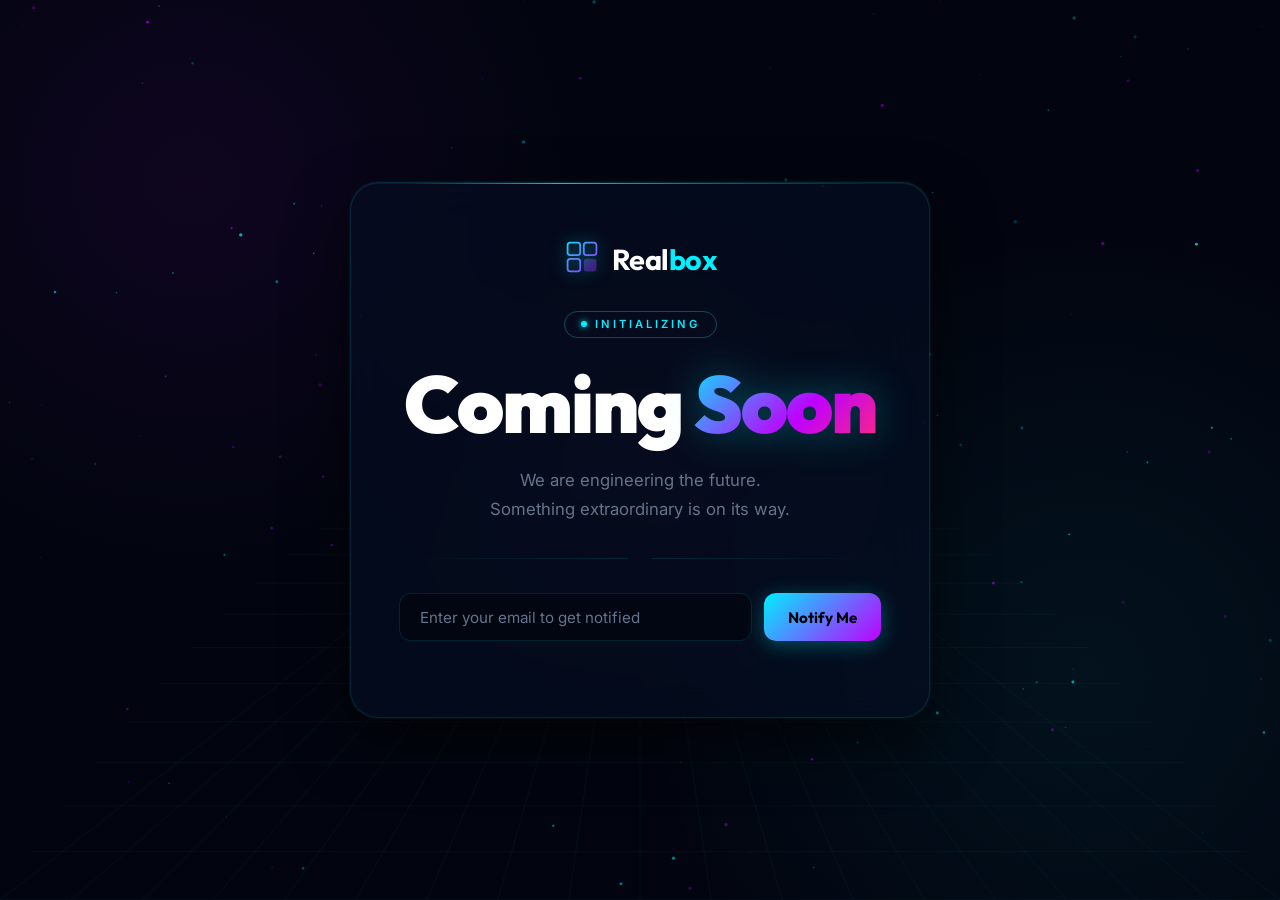
==== commit a0df30cc: "Update index.html" ====
--- a/index.html
+++ b/index.html
@@ -1,13 +1,17 @@
 <!DOCTYPE html>
 <html lang="en">
+
 <head>
     <meta charset="UTF-8">
     <meta name="viewport" content="width=device-width, initial-scale=1.0">
     <title>Realbox | Coming Soon</title>
     <meta name="description" content="Realbox is coming soon. The future of tech is almost here.">
-    <link href="https://fonts.googleapis.com/css2?family=Outfit:wght@300;400;700;900&family=Inter:wght@300;400&display=swap" rel="stylesheet">
+    <link
+        href="https://fonts.googleapis.com/css2?family=Outfit:wght@300;400;700;900&family=Inter:wght@300;400&display=swap"
+        rel="stylesheet">
     <link rel="stylesheet" href="style.css">
 </head>
+
 <body>
 
     <!-- Animated futuristic canvas background -->
@@ -22,14 +26,14 @@
             <div class="logo-wrapper">
                 <div class="logo-icon">
                     <svg viewBox="0 0 40 40" fill="none" xmlns="http://www.w3.org/2000/svg">
-                        <rect x="4" y="4" width="14" height="14" rx="3" stroke="url(#g1)" stroke-width="2"/>
-                        <rect x="22" y="4" width="14" height="14" rx="3" stroke="url(#g1)" stroke-width="2"/>
-                        <rect x="4" y="22" width="14" height="14" rx="3" stroke="url(#g1)" stroke-width="2"/>
-                        <rect x="22" y="22" width="14" height="14" rx="3" fill="url(#g1)" opacity="0.4"/>
+                        <rect x="4" y="4" width="14" height="14" rx="3" stroke="url(#g1)" stroke-width="2" />
+                        <rect x="22" y="4" width="14" height="14" rx="3" stroke="url(#g1)" stroke-width="2" />
+                        <rect x="4" y="22" width="14" height="14" rx="3" stroke="url(#g1)" stroke-width="2" />
+                        <rect x="22" y="22" width="14" height="14" rx="3" fill="url(#g1)" opacity="0.4" />
                         <defs>
                             <linearGradient id="g1" x1="0" y1="0" x2="40" y2="40" gradientUnits="userSpaceOnUse">
-                                <stop stop-color="#00f0ff"/>
-                                <stop offset="1" stop-color="#bf00ff"/>
+                                <stop stop-color="#00f0ff" />
+                                <stop offset="1" stop-color="#bf00ff" />
                             </linearGradient>
                         </defs>
                     </svg>
@@ -47,29 +51,18 @@
             </div>
 
             <form class="notify-form" id="notifyForm">
-                <input
-                    type="email"
-                    id="emailInput"
-                    class="email-input"
-                    placeholder="Enter your email to get notified"
-                    required
-                    autocomplete="email"
-                />
+                <input type="email" id="emailInput" class="email-input" placeholder="Enter your email to get notified"
+                    required autocomplete="email" />
                 <button type="submit" class="notify-btn">Notify Me</button>
             </form>
 
             <div class="success-msg" id="successMsg">
                 <span class="check">✓</span> You're on the list! We'll notify you at launch.
             </div>
-
-            <div class="tech-tags">
-                <span class="tag">AI-Powered</span>
-                <span class="tag">Cloud Native</span>
-                <span class="tag">Zero Latency</span>
-            </div>
         </div>
     </main>
 
     <script src="script.js"></script>
 </body>
-</html>
+
+</html>
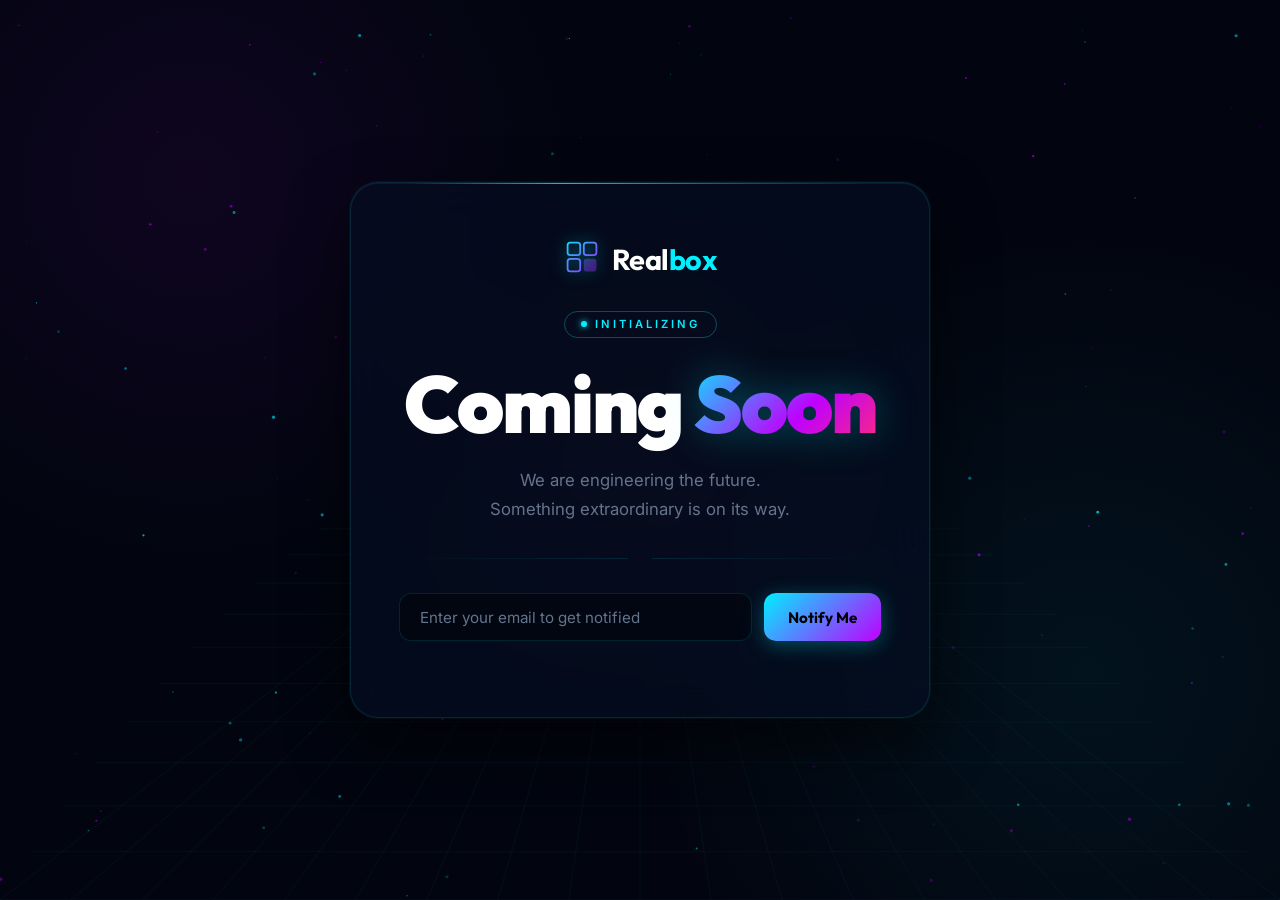
==== commit 0fdf0892: "Update index.html" ====
--- a/index.html
+++ b/index.html
@@ -6,6 +6,24 @@
     <meta name="viewport" content="width=device-width, initial-scale=1.0">
     <title>Realbox | Coming Soon</title>
     <meta name="description" content="Realbox is coming soon. The future of tech is almost here.">
+
+    <!-- Open Graph / WhatsApp / Facebook -->
+    <meta property="og:type" content="website">
+    <meta property="og:url" content="https://www.realbox.tech/">
+    <meta property="og:title" content="Realbox | Coming Soon">
+    <meta property="og:description" content="We are engineering the future. Something extraordinary is on its way.">
+    <meta property="og:image" content="https://www.realbox.tech/assets/hero.jpg">
+    <meta property="og:image:width" content="1200">
+    <meta property="og:image:height" content="630">
+    <meta property="og:site_name" content="Realbox">
+
+    <!-- Twitter Card -->
+    <meta name="twitter:card" content="summary_large_image">
+    <meta name="twitter:url" content="https://www.realbox.tech/">
+    <meta name="twitter:title" content="Realbox | Coming Soon">
+    <meta name="twitter:description" content="We are engineering the future. Something extraordinary is on its way.">
+    <meta name="twitter:image" content="https://www.realbox.tech/assets/hero.jpg">
+
     <link
         href="https://fonts.googleapis.com/css2?family=Outfit:wght@300;400;700;900&family=Inter:wght@300;400&display=swap"
         rel="stylesheet">
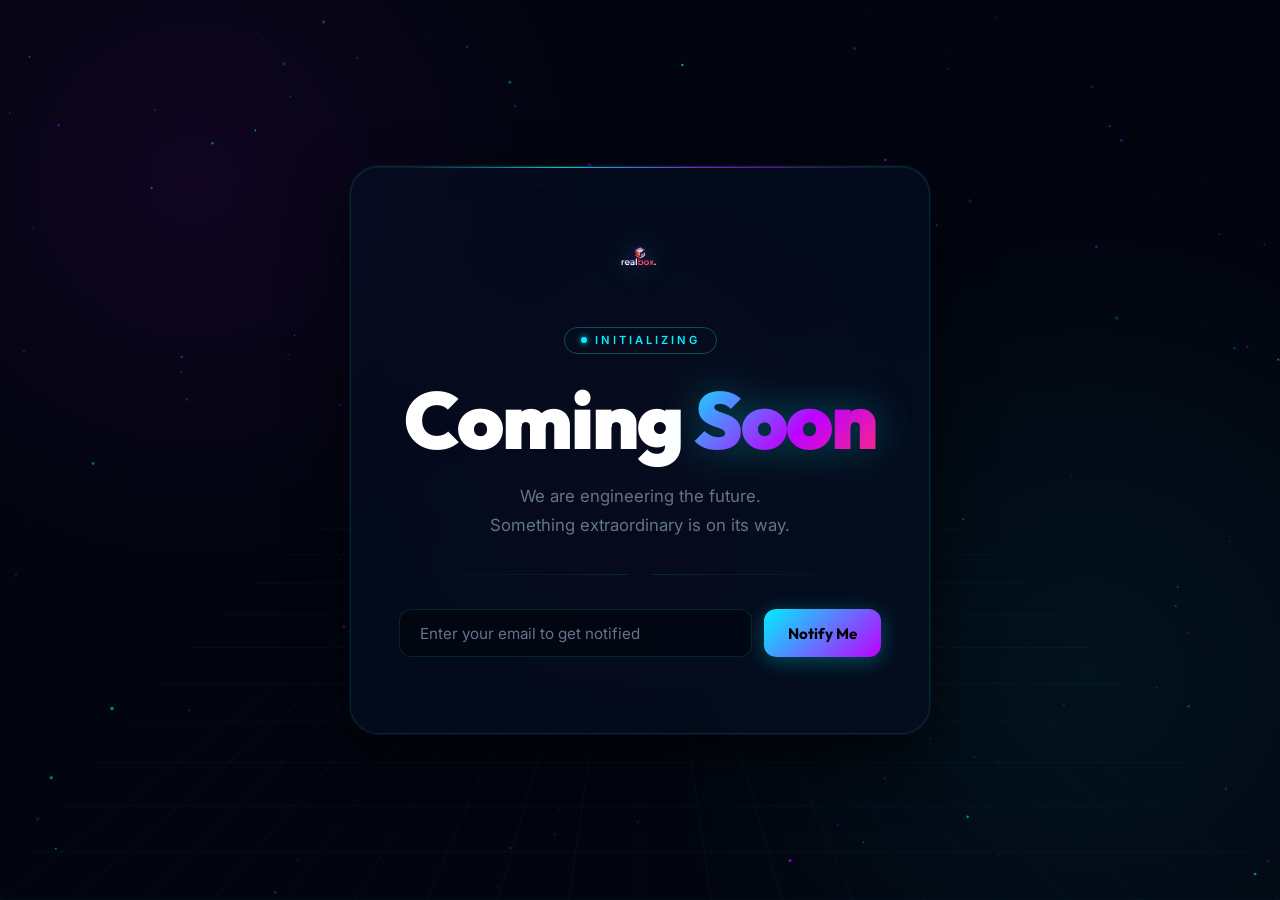
==== commit 0b36c12b: "v1.4" ====
--- a/index.html
+++ b/index.html
@@ -7,12 +7,19 @@
     <title>Realbox | Coming Soon</title>
     <meta name="description" content="Realbox is coming soon. The future of tech is almost here.">
 
+    <!-- Favicon -->
+    <link rel="icon" type="image/png" sizes="32x32" href="assets/favicon.png">
+    <link rel="icon" type="image/png" sizes="16x16" href="assets/favicon.png">
+    <link rel="apple-touch-icon" href="assets/favicon.png">
+    <link rel="shortcut icon" href="assets/favicon.png">
+
     <!-- Open Graph / WhatsApp / Facebook -->
     <meta property="og:type" content="website">
     <meta property="og:url" content="https://www.realbox.tech/">
     <meta property="og:title" content="Realbox | Coming Soon">
     <meta property="og:description" content="We are engineering the future. Something extraordinary is on its way.">
-    <meta property="og:image" content="https://www.realbox.tech/assets/hero.jpg">
+    <meta property="og:image" content="https://www.realbox.tech/assets/logo.png">
+    <meta property="og:image:alt" content="Realbox Logo">
     <meta property="og:image:width" content="1200">
     <meta property="og:image:height" content="630">
     <meta property="og:site_name" content="Realbox">
@@ -22,7 +29,8 @@
     <meta name="twitter:url" content="https://www.realbox.tech/">
     <meta name="twitter:title" content="Realbox | Coming Soon">
     <meta name="twitter:description" content="We are engineering the future. Something extraordinary is on its way.">
-    <meta name="twitter:image" content="https://www.realbox.tech/assets/hero.jpg">
+    <meta name="twitter:image" content="https://www.realbox.tech/assets/logo.png">
+    <meta name="twitter:image:alt" content="Realbox Logo">
 
     <link
         href="https://fonts.googleapis.com/css2?family=Outfit:wght@300;400;700;900&family=Inter:wght@300;400&display=swap"
@@ -42,21 +50,7 @@
     <main class="main">
         <div class="card">
             <div class="logo-wrapper">
-                <div class="logo-icon">
-                    <svg viewBox="0 0 40 40" fill="none" xmlns="http://www.w3.org/2000/svg">
-                        <rect x="4" y="4" width="14" height="14" rx="3" stroke="url(#g1)" stroke-width="2" />
-                        <rect x="22" y="4" width="14" height="14" rx="3" stroke="url(#g1)" stroke-width="2" />
-                        <rect x="4" y="22" width="14" height="14" rx="3" stroke="url(#g1)" stroke-width="2" />
-                        <rect x="22" y="22" width="14" height="14" rx="3" fill="url(#g1)" opacity="0.4" />
-                        <defs>
-                            <linearGradient id="g1" x1="0" y1="0" x2="40" y2="40" gradientUnits="userSpaceOnUse">
-                                <stop stop-color="#00f0ff" />
-                                <stop offset="1" stop-color="#bf00ff" />
-                            </linearGradient>
-                        </defs>
-                    </svg>
-                </div>
-                <span class="logo-text">Real<span class="accent">box</span></span>
+                <img src="assets/logo_background_less.png" alt="Realbox Logo" class="logo-img">
             </div>
 
             <div class="badge">INITIALIZING</div>
--- a/style.css
+++ b/style.css
@@ -102,26 +102,20 @@
     display: flex;
     align-items: center;
     justify-content: center;
-    gap: 0.75rem;
     margin-bottom: 2rem;
 }
 
-.logo-icon svg {
-    width: 36px;
-    height: 36px;
-    filter: drop-shadow(0 0 8px rgba(0, 240, 255, 0.5));
-}
-
-.logo-text {
-    font-family: var(--font-heading);
-    font-size: 1.8rem;
-    font-weight: 700;
-    letter-spacing: -0.5px;
-    color: #fff;
-}
-
-.logo-text .accent {
-    color: var(--primary);
+.logo-img {
+    height: 72px;
+    width: auto;
+    object-fit: contain;
+    filter: drop-shadow(0 0 14px rgba(0, 240, 255, 0.45)) drop-shadow(0 0 4px rgba(191, 0, 255, 0.3));
+    animation: logoFloat 4s ease-in-out infinite;
+}
+
+@keyframes logoFloat {
+    0%, 100% { transform: translateY(0px); }
+    50%       { transform: translateY(-5px); }
 }
 
 /* ============ BADGE ============ */
@@ -339,7 +333,7 @@
 
 @media (max-width: 380px) {
     .card { padding: 2rem 1.25rem; }
-    .logo-text { font-size: 1.5rem; }
+    .logo-img { height: 56px; }
 }
 
 @media (max-height: 600px) {
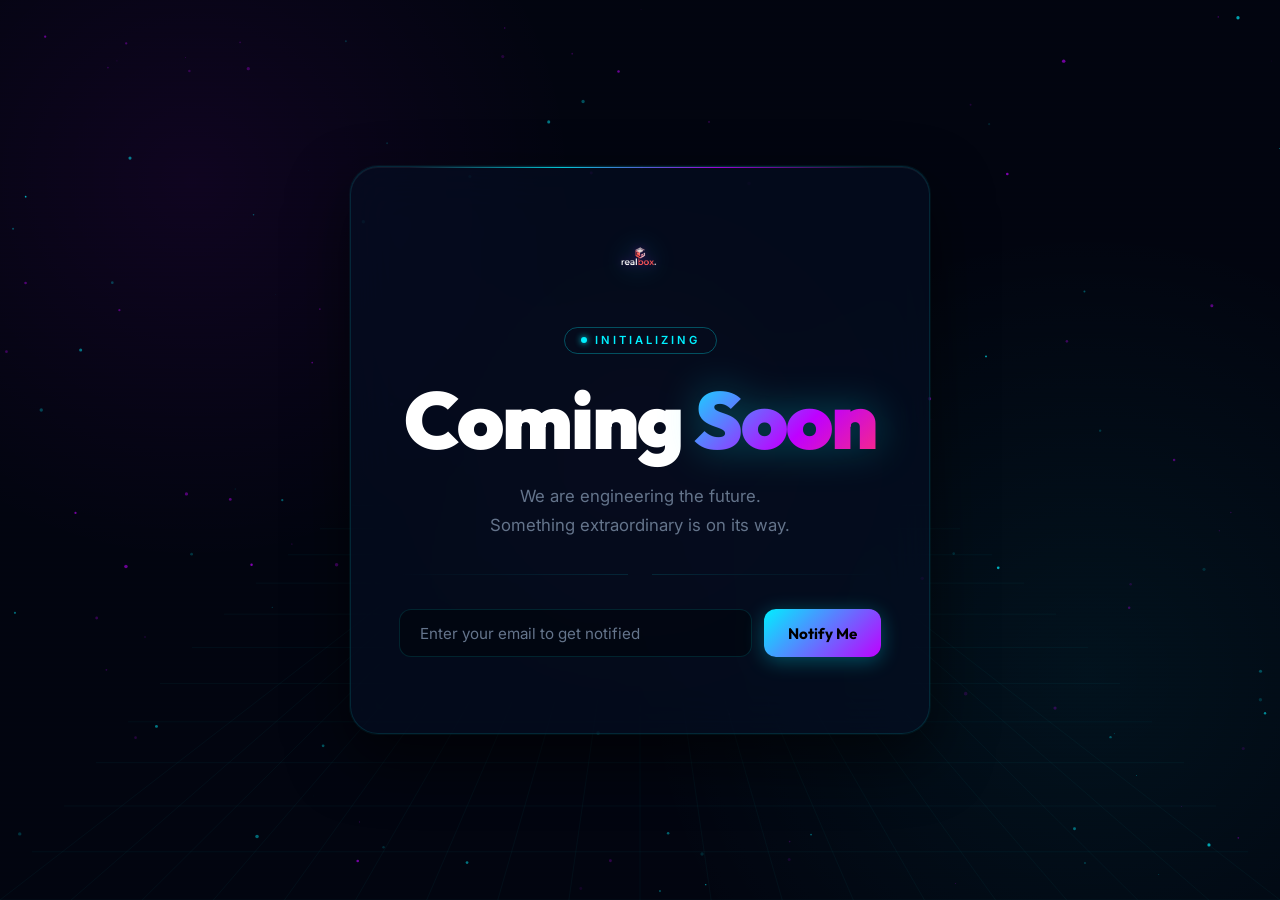
==== commit 9a3dfedf: "Update index.html" ====
--- a/index.html
+++ b/index.html
@@ -4,8 +4,8 @@
 <head>
     <meta charset="UTF-8">
     <meta name="viewport" content="width=device-width, initial-scale=1.0">
-    <title>Realbox | Coming Soon</title>
-    <meta name="description" content="Realbox is coming soon. The future of tech is almost here.">
+    <title>realbox | Coming Soon</title>
+    <meta name="description" content="realbox is coming soon. The future of tech is almost here.">
 
     <!-- Favicon -->
     <link rel="icon" type="image/png" sizes="32x32" href="assets/favicon.png">
@@ -16,21 +16,21 @@
     <!-- Open Graph / WhatsApp / Facebook -->
     <meta property="og:type" content="website">
     <meta property="og:url" content="https://www.realbox.tech/">
-    <meta property="og:title" content="Realbox | Coming Soon">
+    <meta property="og:title" content="realbox | Coming Soon">
     <meta property="og:description" content="We are engineering the future. Something extraordinary is on its way.">
     <meta property="og:image" content="https://www.realbox.tech/assets/logo.png">
-    <meta property="og:image:alt" content="Realbox Logo">
+    <meta property="og:image:alt" content="realbox logo">
     <meta property="og:image:width" content="1200">
     <meta property="og:image:height" content="630">
-    <meta property="og:site_name" content="Realbox">
+    <meta property="og:site_name" content="realbox">
 
     <!-- Twitter Card -->
     <meta name="twitter:card" content="summary_large_image">
     <meta name="twitter:url" content="https://www.realbox.tech/">
-    <meta name="twitter:title" content="Realbox | Coming Soon">
+    <meta name="twitter:title" content="realbox | Coming Soon">
     <meta name="twitter:description" content="We are engineering the future. Something extraordinary is on its way.">
     <meta name="twitter:image" content="https://www.realbox.tech/assets/logo.png">
-    <meta name="twitter:image:alt" content="Realbox Logo">
+    <meta name="twitter:image:alt" content="realbox logo">
 
     <link
         href="https://fonts.googleapis.com/css2?family=Outfit:wght@300;400;700;900&family=Inter:wght@300;400&display=swap"
@@ -50,7 +50,7 @@
     <main class="main">
         <div class="card">
             <div class="logo-wrapper">
-                <img src="assets/logo_background_less.png" alt="Realbox Logo" class="logo-img">
+                <img src="assets/logo_background_less.png" alt="realbox logo" class="logo-img">
             </div>
 
             <div class="badge">INITIALIZING</div>
